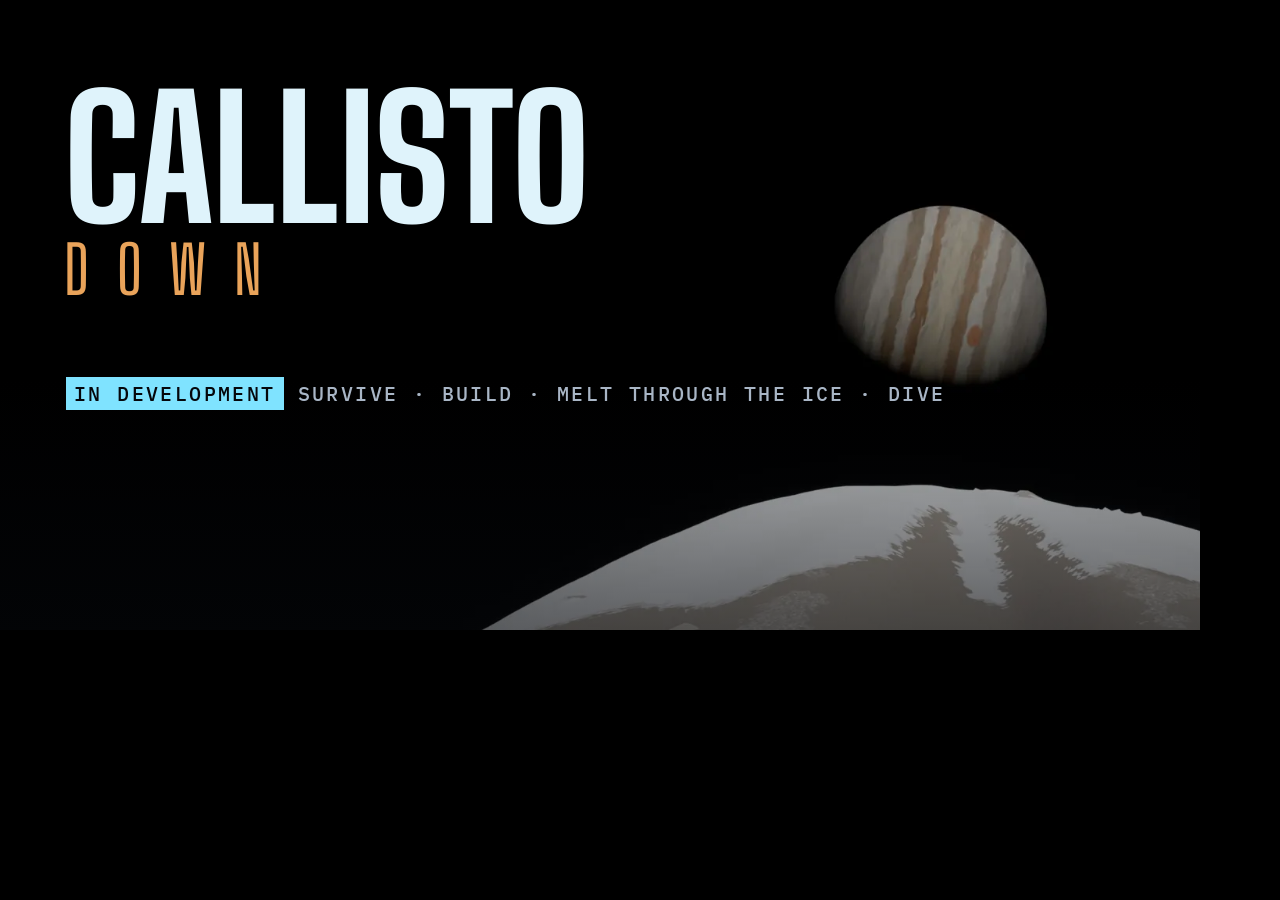
==== tools/og.html @ 090ae99b "Callisto Down marketing site: hero, pitch, features, Ocean Stack, gallery, status, download Static H" ====
<!doctype html>
<!-- Share card template: rendered to img/og-share.jpg at 1200 x 630 (see README, "Images"). -->
<html><head><meta charset="utf-8">
<link rel="stylesheet" href="https://fonts.googleapis.com/css2?family=Big+Shoulders+Display:wght@500;800&family=IBM+Plex+Mono:wght@500&display=block">
<style>
  html, body { margin: 0; width: 1200px; height: 630px; background: #000; overflow: hidden; }
  .card { position: relative; width: 1200px; height: 630px; background: #000 url(../img/jupiter-rise-1920.webp) 200px 30px / 1500px auto no-repeat; }
  .card::before { content: ""; position: absolute; inset: 0; background: linear-gradient(180deg, rgba(5,7,11,0) 60%, rgba(5,7,11,.55) 100%); }
  .t { position: absolute; left: 64px; top: 92px; font-family: "Big Shoulders Display"; text-transform: uppercase; line-height: .8; }
  .a { display: block; font-weight: 800; font-size: 168px; color: #dff3fb; }
  .b { display: block; font-weight: 500; font-size: 66px; letter-spacing: .42em; color: #e9a35a; margin-top: 18px; }
  .s { position: absolute; left: 66px; top: 380px; margin: 0; font: 500 20px/1.4 "IBM Plex Mono"; letter-spacing: .12em; text-transform: uppercase; color: #a9b6c6; }
  .s b { color: #05070b; background: #7fe3ff; padding: 3px 8px; font-weight: 500; margin-right: 14px; }
</style></head>
<body><div class="card"><div class="t"><span class="a">Callisto</span><span class="b">Down</span></div>
<p class="s"><b>In development</b>Survive · Build · Melt through the ice · Dive</p></div></body></html>
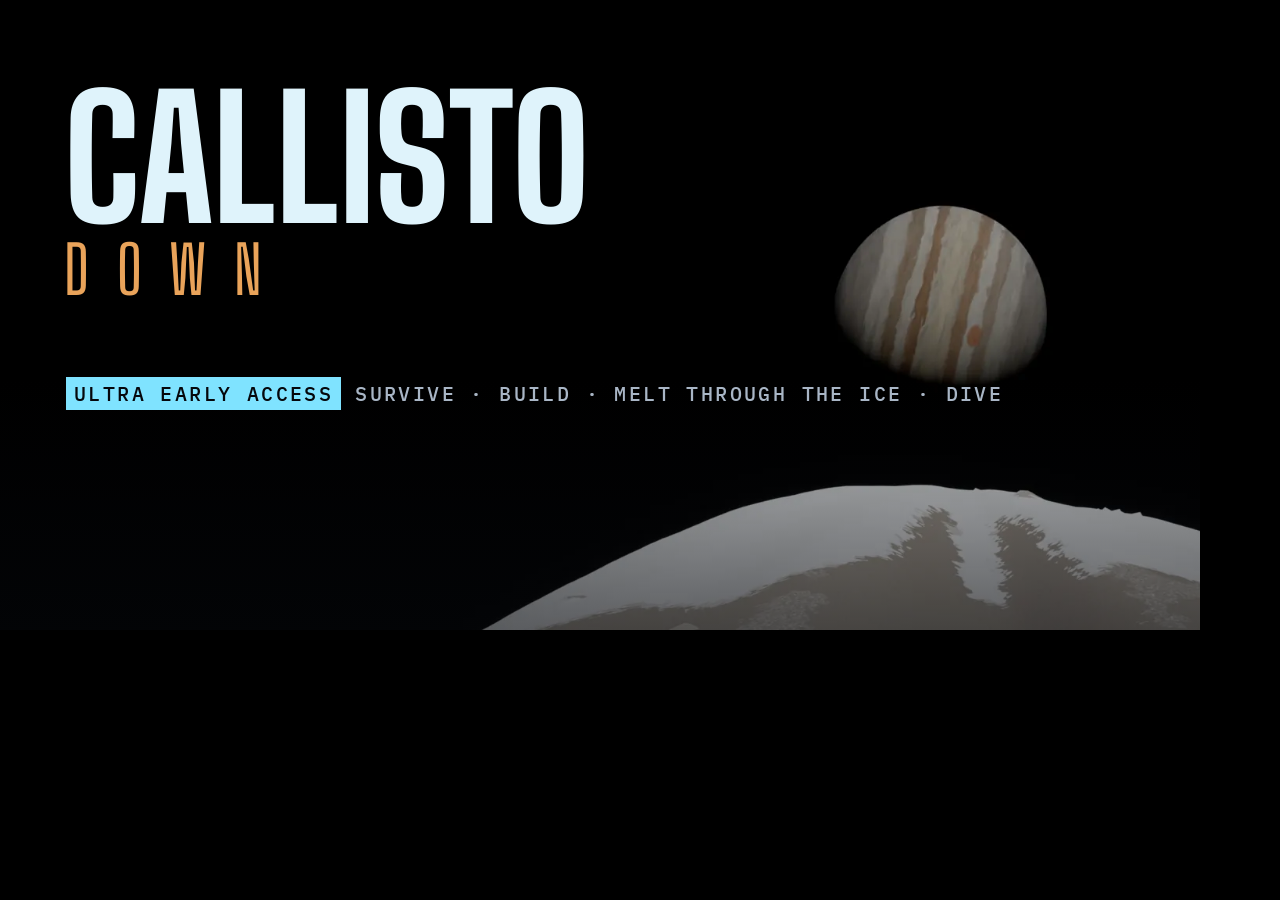
==== commit 1308cd4e: "Ultra early access wording, attribution to Aitive Technologies GmbH" ====
--- a/tools/og.html
+++ b/tools/og.html
@@ -13,4 +13,4 @@
   .s b { color: #05070b; background: #7fe3ff; padding: 3px 8px; font-weight: 500; margin-right: 14px; }
 </style></head>
 <body><div class="card"><div class="t"><span class="a">Callisto</span><span class="b">Down</span></div>
-<p class="s"><b>In development</b>Survive · Build · Melt through the ice · Dive</p></div></body></html>
+<p class="s"><b>Ultra early access</b>Survive · Build · Melt through the ice · Dive</p></div></body></html>
